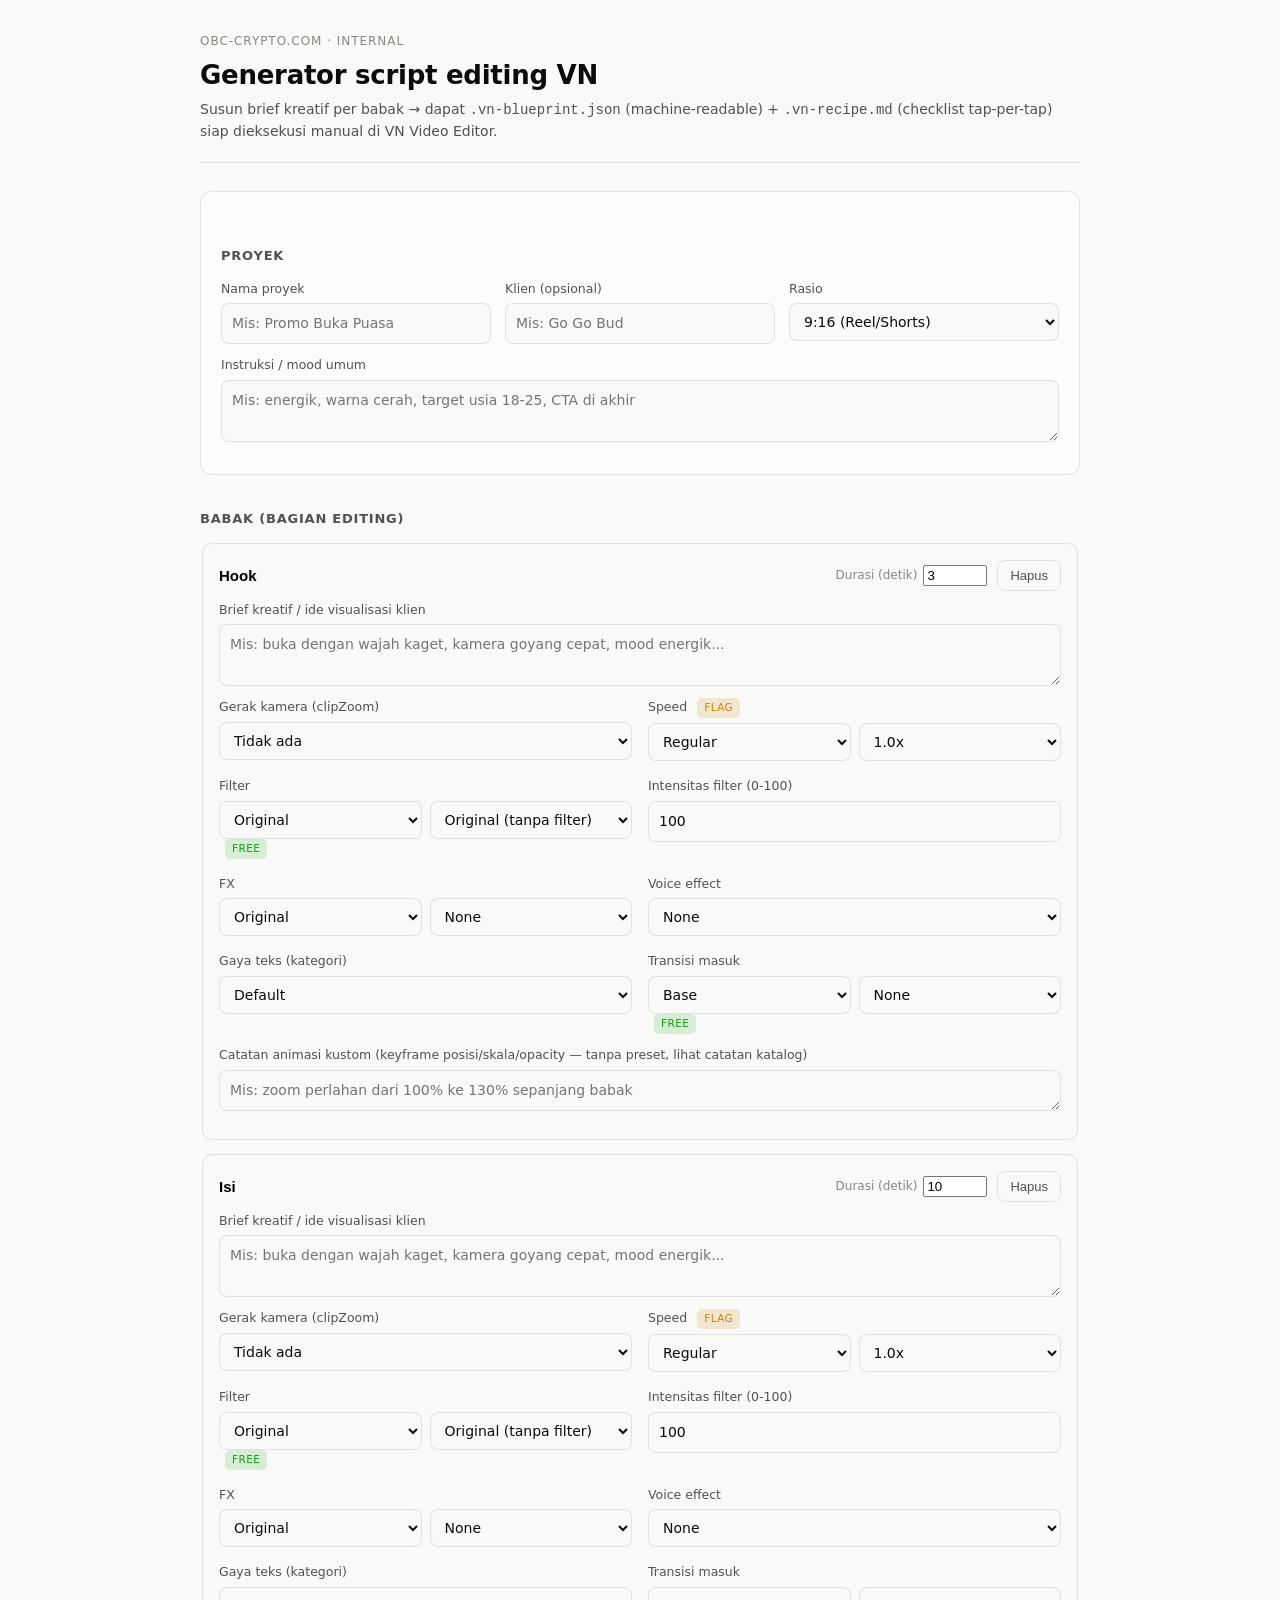
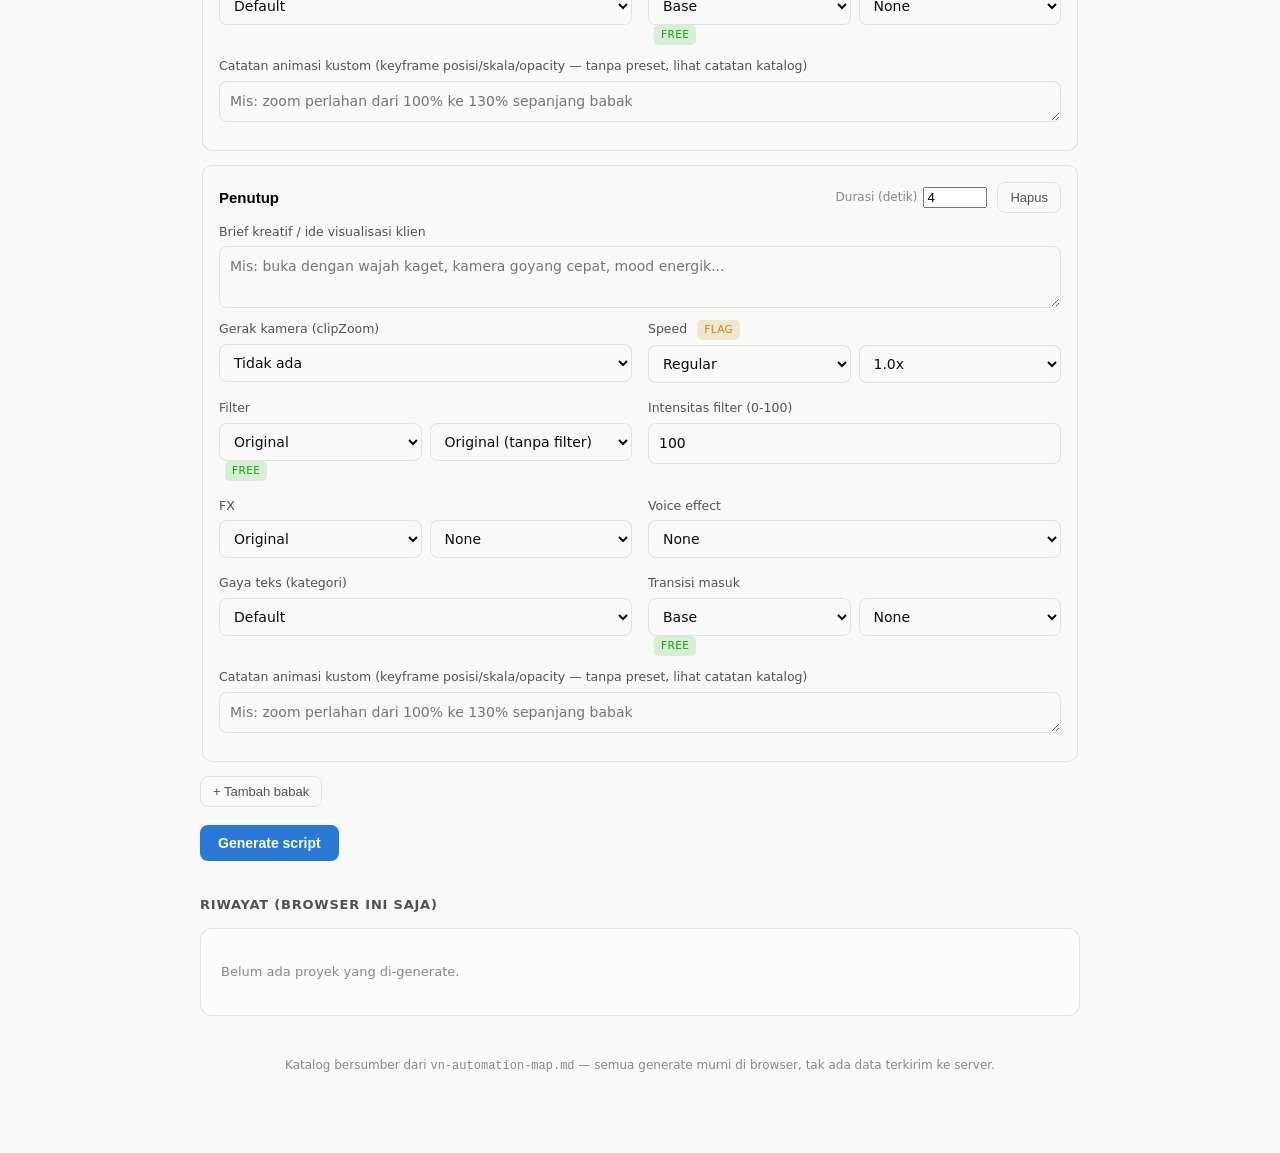
==== nginx/dashboards/editor/index.html @ d59bba7d "Tambah dashboard generator script-editing VN (editor.obc-crypto.com) Halaman statis (vanilla JS, tan" ====
<!doctype html>
<html lang="id">
<head>
<meta charset="utf-8">
<meta name="viewport" content="width=device-width, initial-scale=1">
<title>Editor Script Generator</title>
<link rel="stylesheet" href="style.css">
</head>
<body>
<div class="wrap">
  <header>
    <p class="eyebrow">obc-crypto.com · internal</p>
    <h1>Generator script editing VN</h1>
    <p class="sub">Susun brief kreatif per babak → dapat <code>.vn-blueprint.json</code> (machine-readable)
      + <code>.vn-recipe.md</code> (checklist tap-per-tap) siap dieksekusi manual di VN Video Editor.</p>
  </header>

  <form id="gen-form">
    <div class="card">
      <h2>Proyek</h2>
      <div class="grid3">
        <label class="fld">Nama proyek
          <input id="f-proyek" placeholder="Mis: Promo Buka Puasa" required>
        </label>
        <label class="fld">Klien (opsional)
          <input id="f-klien" placeholder="Mis: Go Go Bud">
        </label>
        <label class="fld">Rasio
          <select id="f-rasio">
            <option value="9:16">9:16 (Reel/Shorts)</option>
            <option value="16:9">16:9</option>
            <option value="1:1">1:1</option>
          </select>
        </label>
      </div>
      <label class="fld">Instruksi / mood umum
        <textarea id="f-instruksi" rows="2" placeholder="Mis: energik, warna cerah, target usia 18-25, CTA di akhir"></textarea>
      </label>
    </div>

    <h2>Babak (bagian editing)</h2>
    <div id="babak-list"></div>
    <button type="button" id="btn-add-babak" class="btn-ghost">+ Tambah babak</button>

    <div class="btn-row">
      <button type="submit" class="btn">Generate script</button>
    </div>
  </form>

  <section id="output-section" hidden>
    <h2>Hasil</h2>
    <div class="card">
      <strong>.vn-recipe.md</strong> — <span class="muted">checklist untuk editor</span>
      <pre id="out-md"></pre>
      <div class="btn-row">
        <button type="button" id="btn-dl-md" class="btn-ghost">Download .md</button>
        <button type="button" id="btn-copy-md" class="btn-ghost">Copy</button>
      </div>
    </div>
    <div class="card">
      <strong>.vn-blueprint.json</strong> — <span class="muted">machine-readable, untuk arsip/otomasi lanjutan</span>
      <pre id="out-json"></pre>
      <div class="btn-row">
        <button type="button" id="btn-dl-json" class="btn-ghost">Download .json</button>
      </div>
    </div>
  </section>

  <h2>Riwayat (browser ini saja)</h2>
  <div class="card" id="history-list"></div>

  <footer>Katalog bersumber dari <code>vn-automation-map.md</code> — semua generate murni di browser, tak ada data terkirim ke server.</footer>
</div>

<script src="catalog.js"></script>
<script src="app.js"></script>
</body>
</html>
---- nginx/dashboards/editor/style.css ----
:root{
 --plane:#f9f9f7; --surf:#fcfcfb; --ink:#0b0b0b; --ink2:#52514e; --mut:#898781;
 --grid:#e1e0d9; --border:rgba(11,11,11,.10);
 --acc:#2a78d6; --good:#0ca30c; --warn:#c98500; --bad:#e34948;
}
@media (prefers-color-scheme:dark){:root:where(:not([data-theme=light])){
 --plane:#0d0d0d; --surf:#1a1a19; --ink:#fff; --ink2:#c3c2b7; --mut:#898781;
 --grid:#2c2c2a; --border:rgba(255,255,255,.10);
 --acc:#3987e5; --good:#1baf7a; --warn:#c98500; --bad:#e66767;
}}
:root[data-theme=dark]{
 --plane:#0d0d0d; --surf:#1a1a19; --ink:#fff; --ink2:#c3c2b7; --mut:#898781;
 --grid:#2c2c2a; --border:rgba(255,255,255,.10);
 --acc:#3987e5; --good:#1baf7a; --warn:#c98500; --bad:#e66767;
}
*{box-sizing:border-box}
body{margin:0;background:var(--plane);color:var(--ink);
 font-family:system-ui,-apple-system,"Segoe UI",sans-serif;line-height:1.5;
 -webkit-font-smoothing:antialiased}
.wrap{max-width:920px;margin:0 auto;padding:32px 20px 80px}
header{border-bottom:1px solid var(--border);padding-bottom:20px;margin-bottom:28px}
.eyebrow{font-size:12px;letter-spacing:.08em;text-transform:uppercase;color:var(--mut);margin:0 0 6px}
h1{font-size:26px;margin:0 0 4px;font-weight:650;letter-spacing:-.01em}
.sub{color:var(--ink2);font-size:14px;margin:0}
h2{font-size:13px;letter-spacing:.06em;text-transform:uppercase;color:var(--ink2);
 margin:34px 0 14px;font-weight:600}
.card{background:var(--surf);border:1px solid var(--border);border-radius:12px;padding:20px;margin-bottom:16px}
.fld{display:block;font-size:12.5px;color:var(--ink2);margin-bottom:12px}
.fld input,.fld textarea,.fld select{
 display:block;width:100%;margin-top:5px;padding:9px 10px;border-radius:8px;
 border:1px solid var(--border);background:var(--plane);color:var(--ink);font:inherit;font-size:14px}
.fld textarea{resize:vertical;font-family:inherit}
.grid2{display:grid;grid-template-columns:1fr 1fr;gap:4px 16px}
.grid3{display:grid;grid-template-columns:1fr 1fr 1fr;gap:14px}
.inline{display:flex;gap:8px}
.inline select{flex:1}
.babak{border:1px solid var(--border);border-radius:10px;padding:16px;margin-bottom:14px;background:var(--plane)}
.babak-head{display:flex;align-items:center;gap:10px;margin-bottom:10px}
.babak-label{flex:1;font-weight:650;font-size:15px;border:none!important;background:transparent!important;padding:4px 0!important}
.dur{display:flex;align-items:center;gap:6px;font-size:12px;color:var(--mut);white-space:nowrap}
.dur input{width:64px;margin:0!important}
.btn{background:var(--acc);color:#fff;border:none;border-radius:8px;padding:10px 18px;
 font-size:14px;font-weight:600;cursor:pointer}
.btn:hover{filter:brightness(1.08)}
.btn-ghost{background:transparent;border:1px solid var(--border);color:var(--ink2);
 border-radius:8px;padding:7px 12px;font-size:13px;cursor:pointer}
.btn-ghost:hover{border-color:var(--acc);color:var(--acc)}
.btn-row{display:flex;gap:10px;margin-top:18px;flex-wrap:wrap}
.tag{display:inline-block;font-size:10.5px;text-transform:uppercase;letter-spacing:.04em;
 padding:2px 7px;border-radius:5px;margin-left:6px;vertical-align:middle}
.tag.free{background:rgba(12,163,12,.14);color:var(--good)}
.tag.pro,.tag.flag{background:rgba(201,133,0,.16);color:var(--warn)}
.tag.credit{background:rgba(227,73,72,.14);color:var(--bad)}
.muted{color:var(--mut);font-size:13px}
pre{background:var(--plane);border:1px solid var(--border);border-radius:8px;padding:14px;
 font-size:12.5px;overflow-x:auto;white-space:pre-wrap;word-break:break-word;max-height:480px}
.hist-item{display:flex;justify-content:space-between;align-items:center;
 padding:10px 0;border-bottom:1px solid var(--grid);font-size:13.5px}
.hist-item:last-child{border-bottom:none}
#output-section[hidden]{display:none}
footer{margin-top:40px;color:var(--mut);font-size:12px;text-align:center}
@media (max-width:640px){.grid2{grid-template-columns:1fr}}
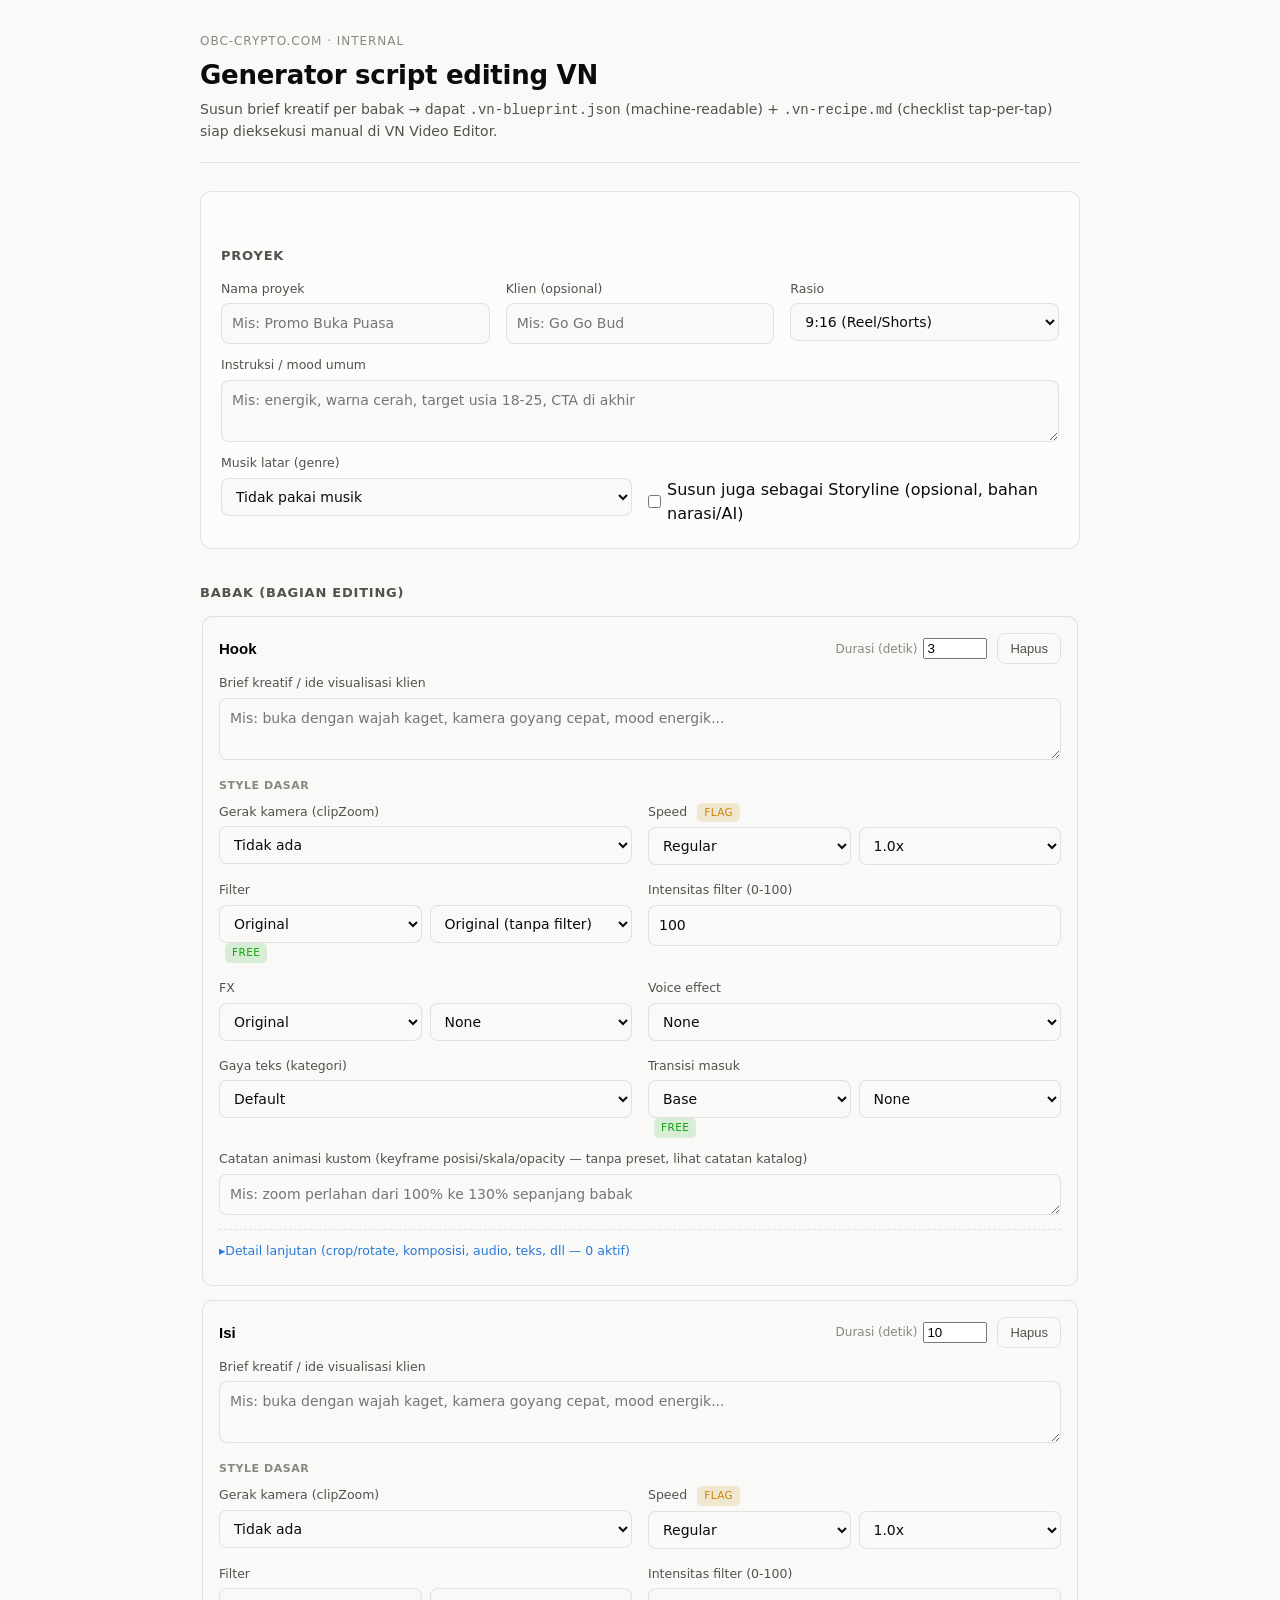
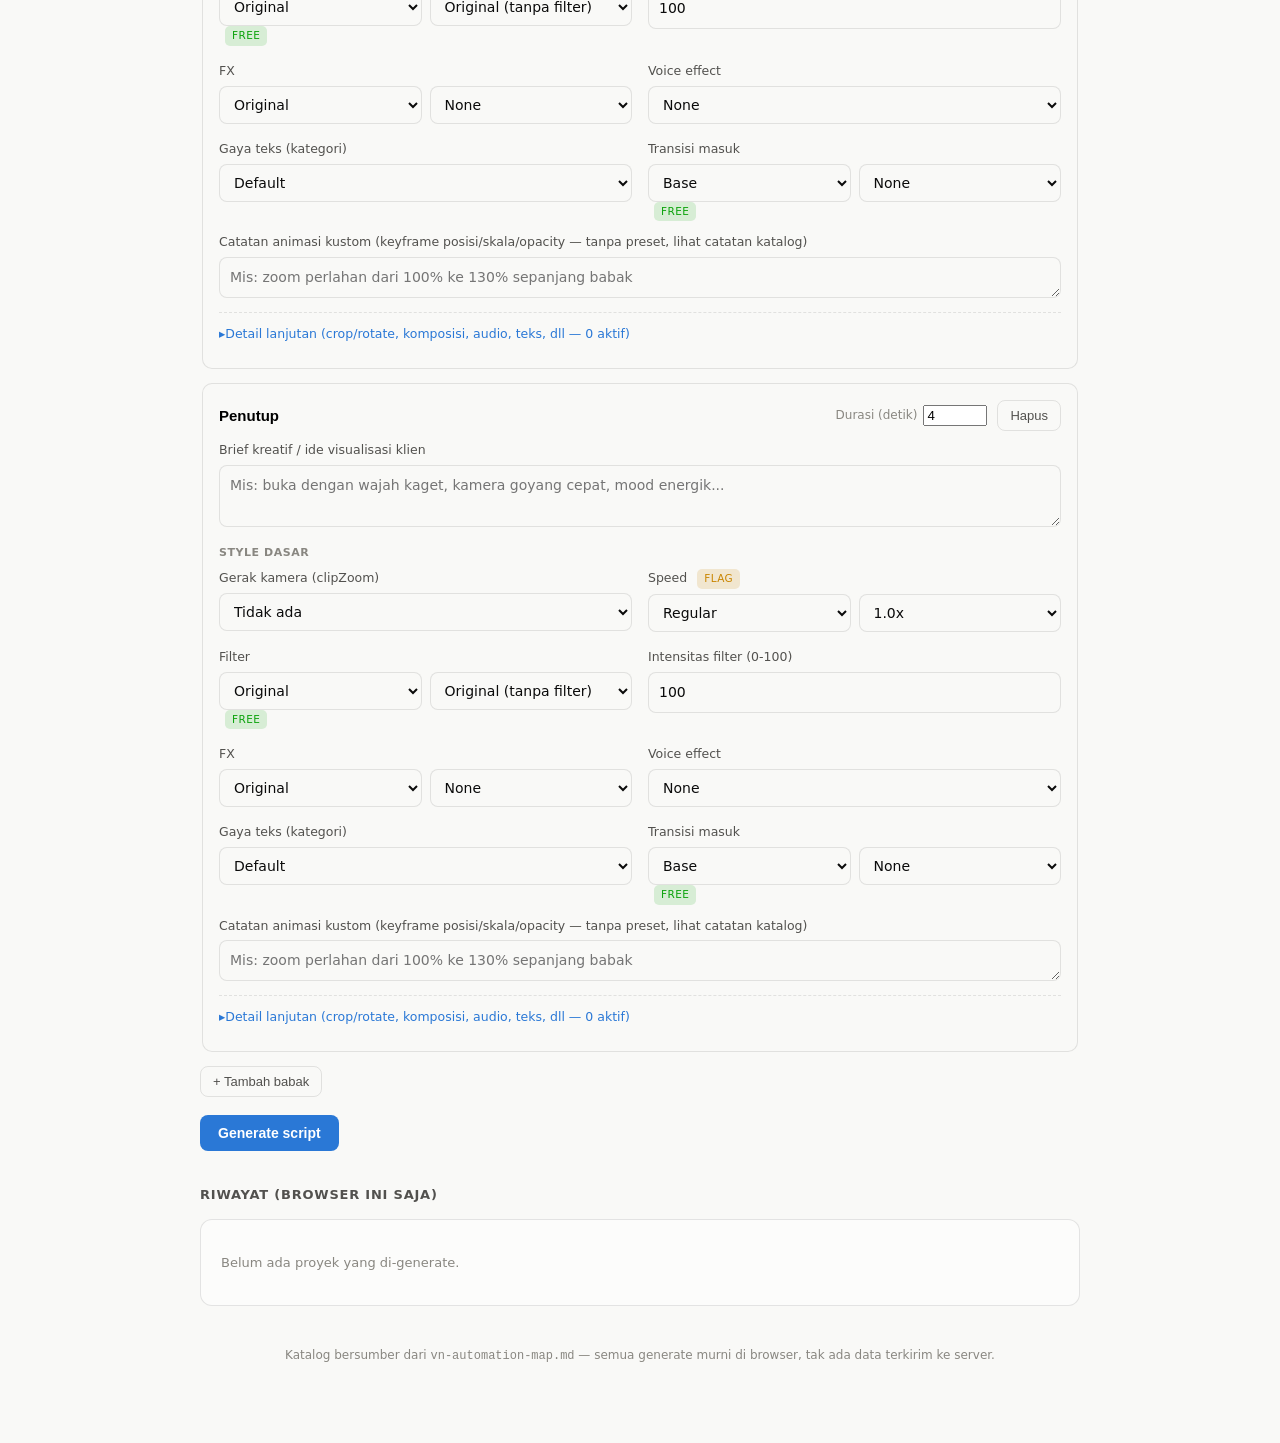
==== commit 2ff04c4d: "Lengkapi katalog dashboard editor VN — hampir seluruh toolbar §8 kini terwakili Sebelumnya dashboard" ====
--- a/nginx/dashboards/editor/index.html
+++ b/nginx/dashboards/editor/index.html
@@ -36,6 +36,19 @@
       <label class="fld">Instruksi / mood umum
         <textarea id="f-instruksi" rows="2" placeholder="Mis: energik, warna cerah, target usia 18-25, CTA di akhir"></textarea>
       </label>
+      <div class="grid2">
+        <label class="fld">Musik latar (genre)
+          <select id="f-musik">
+            <option>Tidak pakai musik</option>
+            <option>Vlog</option><option>Pop</option><option>Dynamic</option><option>Fresh</option>
+            <option>Acoustic</option><option>Electronic</option><option>Hip-Hop</option>
+            <option>File sendiri (tab Milikmu)</option>
+          </select>
+        </label>
+        <label class="chk" style="margin-top:22px">
+          <input type="checkbox" id="f-storyline"> Susun juga sebagai Storyline (opsional, bahan narasi/AI)
+        </label>
+      </div>
     </div>
 
     <h2>Babak (bagian editing)</h2>
--- a/nginx/dashboards/editor/style.css
+++ b/nginx/dashboards/editor/style.css
@@ -31,7 +31,6 @@
  border:1px solid var(--border);background:var(--plane);color:var(--ink);font:inherit;font-size:14px}
 .fld textarea{resize:vertical;font-family:inherit}
 .grid2{display:grid;grid-template-columns:1fr 1fr;gap:4px 16px}
-.grid3{display:grid;grid-template-columns:1fr 1fr 1fr;gap:14px}
 .inline{display:flex;gap:8px}
 .inline select{flex:1}
 .babak{border:1px solid var(--border);border-radius:10px;padding:16px;margin-bottom:14px;background:var(--plane)}
@@ -50,7 +49,20 @@
  padding:2px 7px;border-radius:5px;margin-left:6px;vertical-align:middle}
 .tag.free{background:rgba(12,163,12,.14);color:var(--good)}
 .tag.pro,.tag.flag{background:rgba(201,133,0,.16);color:var(--warn)}
-.tag.credit{background:rgba(227,73,72,.14);color:var(--bad)}
+.tag.credit,.tag.unclear{background:rgba(227,73,72,.14);color:var(--bad)}
+.section-h{font-size:11px;letter-spacing:.05em;text-transform:uppercase;color:var(--mut);
+ margin:18px 0 8px;font-weight:600;border-top:1px solid var(--grid);padding-top:14px}
+.babak>.section-h:first-of-type{border-top:none;padding-top:0}
+.grid3{display:grid;grid-template-columns:repeat(auto-fit,minmax(150px,1fr));gap:4px 16px}
+.chk-row{display:flex;flex-wrap:wrap;gap:6px 18px;margin:6px 0 12px;font-size:13px}
+.chk{display:flex;align-items:center;gap:6px;font-weight:400;color:var(--ink)}
+.chk input{width:auto;margin:0!important}
+details.adv{margin-top:14px;border-top:1px dashed var(--border);padding-top:4px}
+details.adv summary{cursor:pointer;font-size:12.5px;color:var(--acc);padding:8px 0;
+ list-style:none;user-select:none}
+details.adv summary::-webkit-details-marker{display:none}
+details.adv summary::before{content:"▸ ";display:inline-block;transition:transform .15s}
+details.adv[open] summary::before{transform:rotate(90deg)}
 .muted{color:var(--mut);font-size:13px}
 pre{background:var(--plane);border:1px solid var(--border);border-radius:8px;padding:14px;
  font-size:12.5px;overflow-x:auto;white-space:pre-wrap;word-break:break-word;max-height:480px}
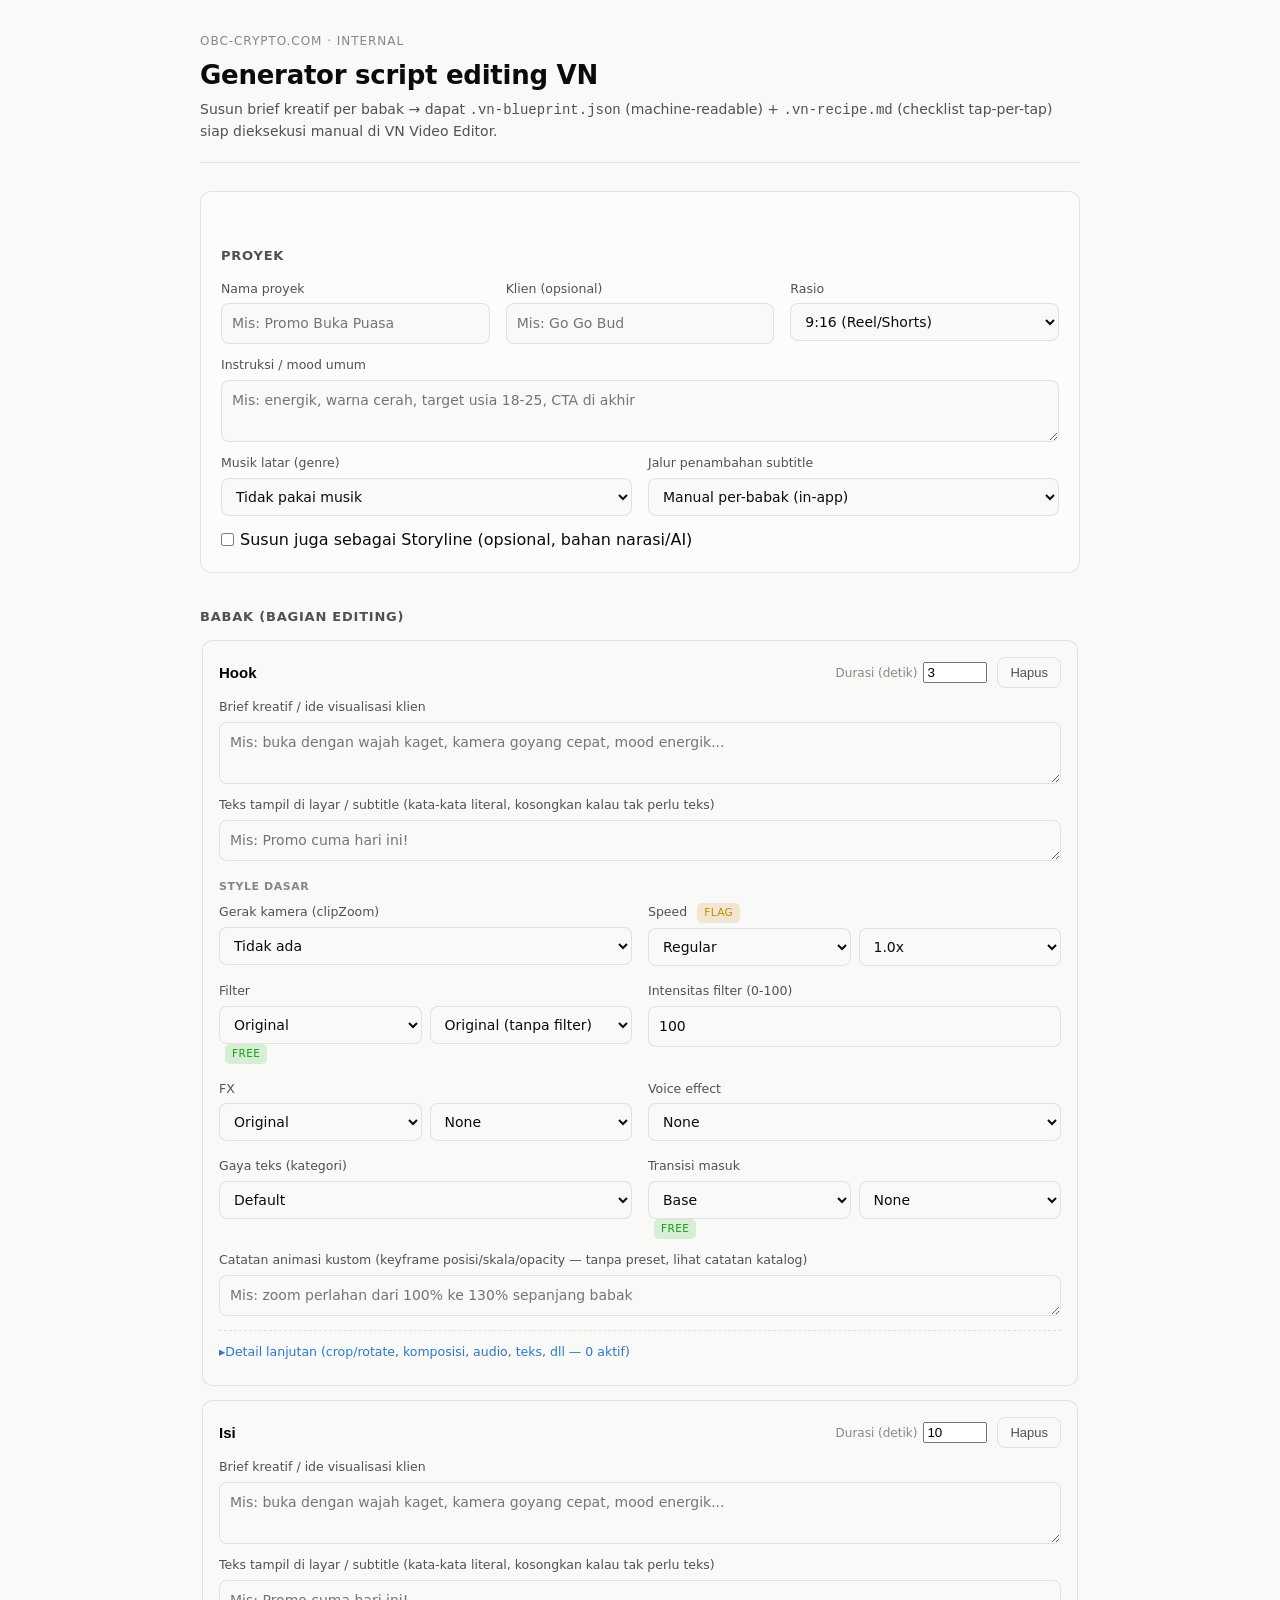
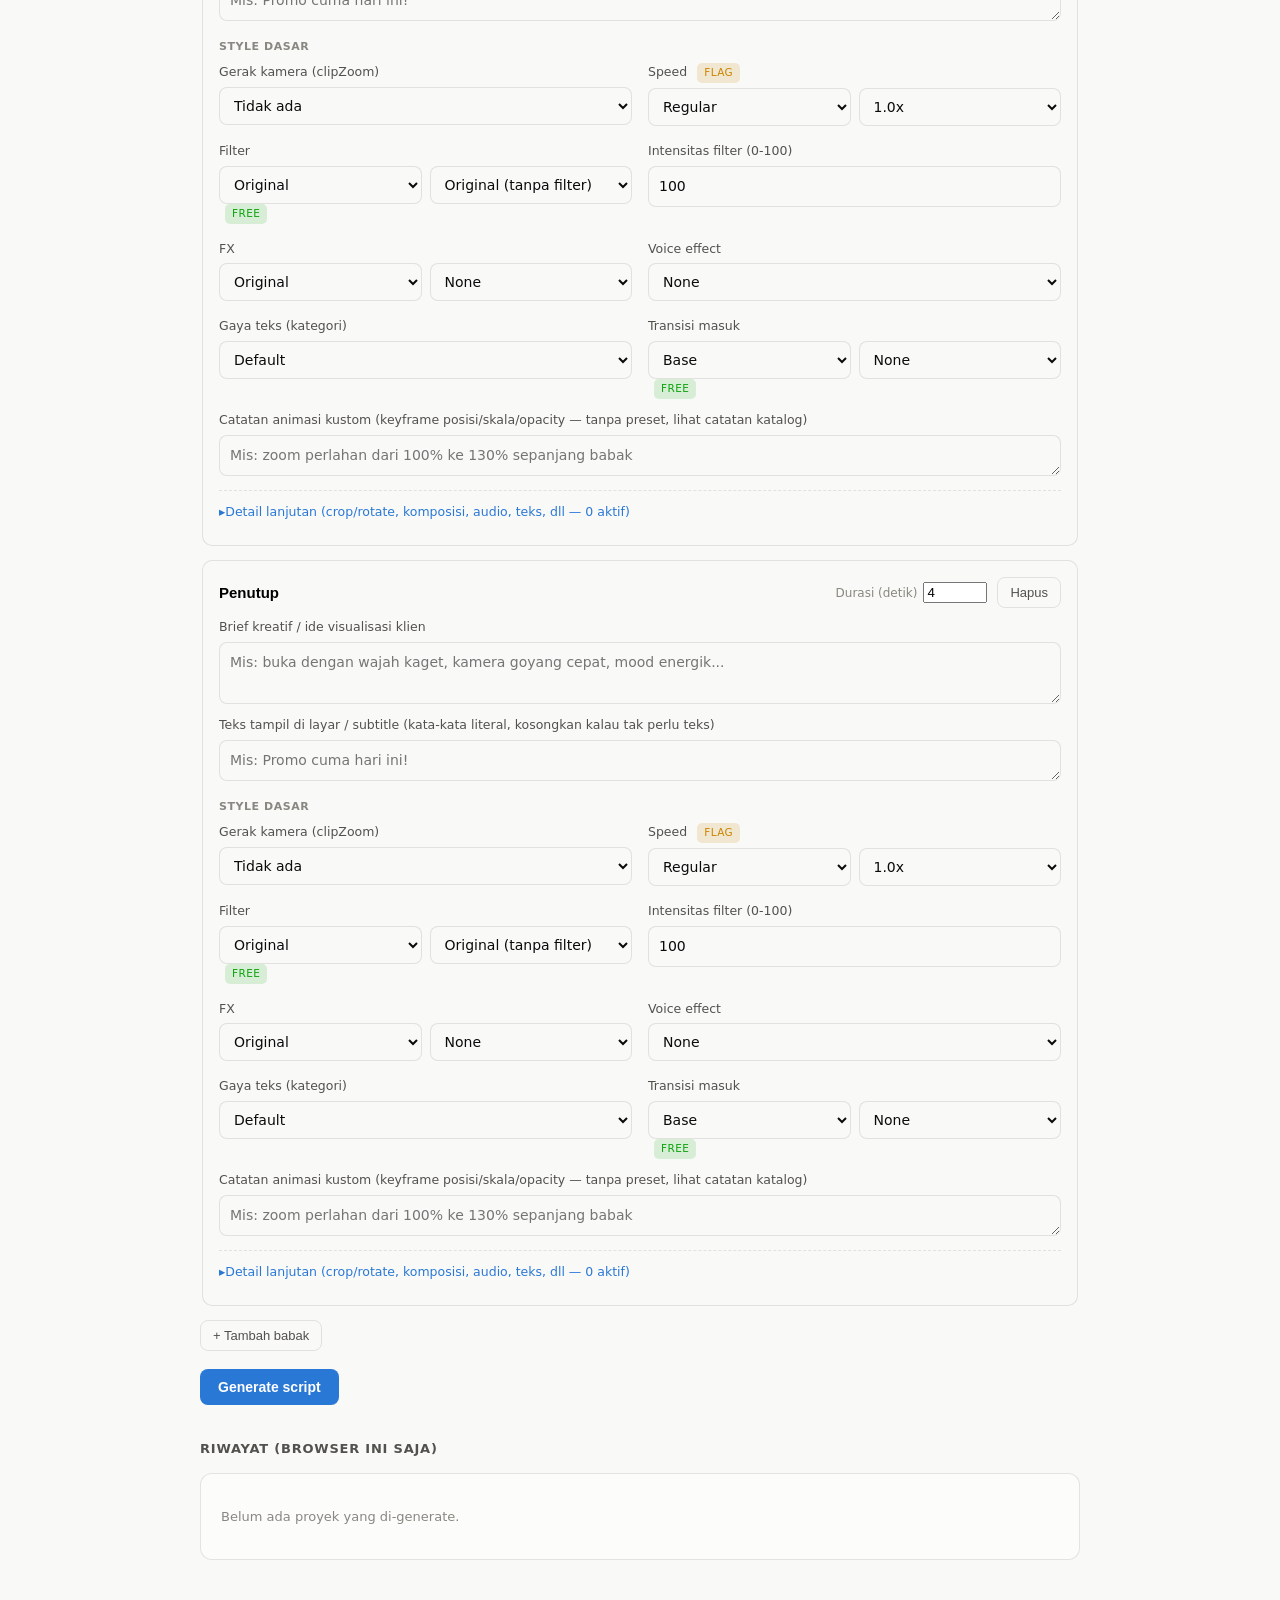
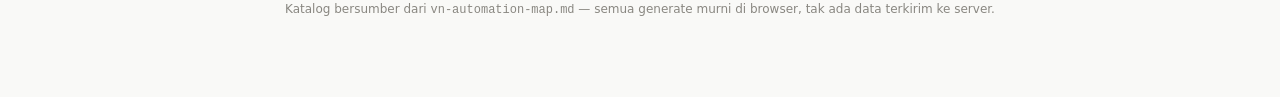
==== commit 13d12a42: "Pemetaan penambahan subtitle + properti klip-teks lengkap di dashboard editor Sebelumnya field teks " ====
--- a/nginx/dashboards/editor/index.html
+++ b/nginx/dashboards/editor/index.html
@@ -45,10 +45,16 @@
             <option>File sendiri (tab Milikmu)</option>
           </select>
         </label>
-        <label class="chk" style="margin-top:22px">
-          <input type="checkbox" id="f-storyline"> Susun juga sebagai Storyline (opsional, bahan narasi/AI)
+        <label class="fld">Jalur penambahan subtitle
+          <select id="f-subtitle-method">
+            <option>Manual per-babak (in-app)</option>
+            <option>Impor SRT</option>
+          </select>
         </label>
       </div>
+      <label class="chk">
+        <input type="checkbox" id="f-storyline"> Susun juga sebagai Storyline (opsional, bahan narasi/AI)
+      </label>
     </div>
 
     <h2>Babak (bagian editing)</h2>
@@ -77,6 +83,13 @@
         <button type="button" id="btn-dl-json" class="btn-ghost">Download .json</button>
       </div>
     </div>
+    <div class="card" id="srt-card" hidden>
+      <strong>.srt</strong> — <span class="muted">dibangun dari field "Teks tampil di layar" tiap babak — push ke /sdcard/Download/ lalu impor via jalur SRT (§23a)</span>
+      <pre id="out-srt"></pre>
+      <div class="btn-row">
+        <button type="button" id="btn-dl-srt" class="btn-ghost">Download .srt</button>
+      </div>
+    </div>
   </section>
 
   <h2>Riwayat (browser ini saja)</h2>
